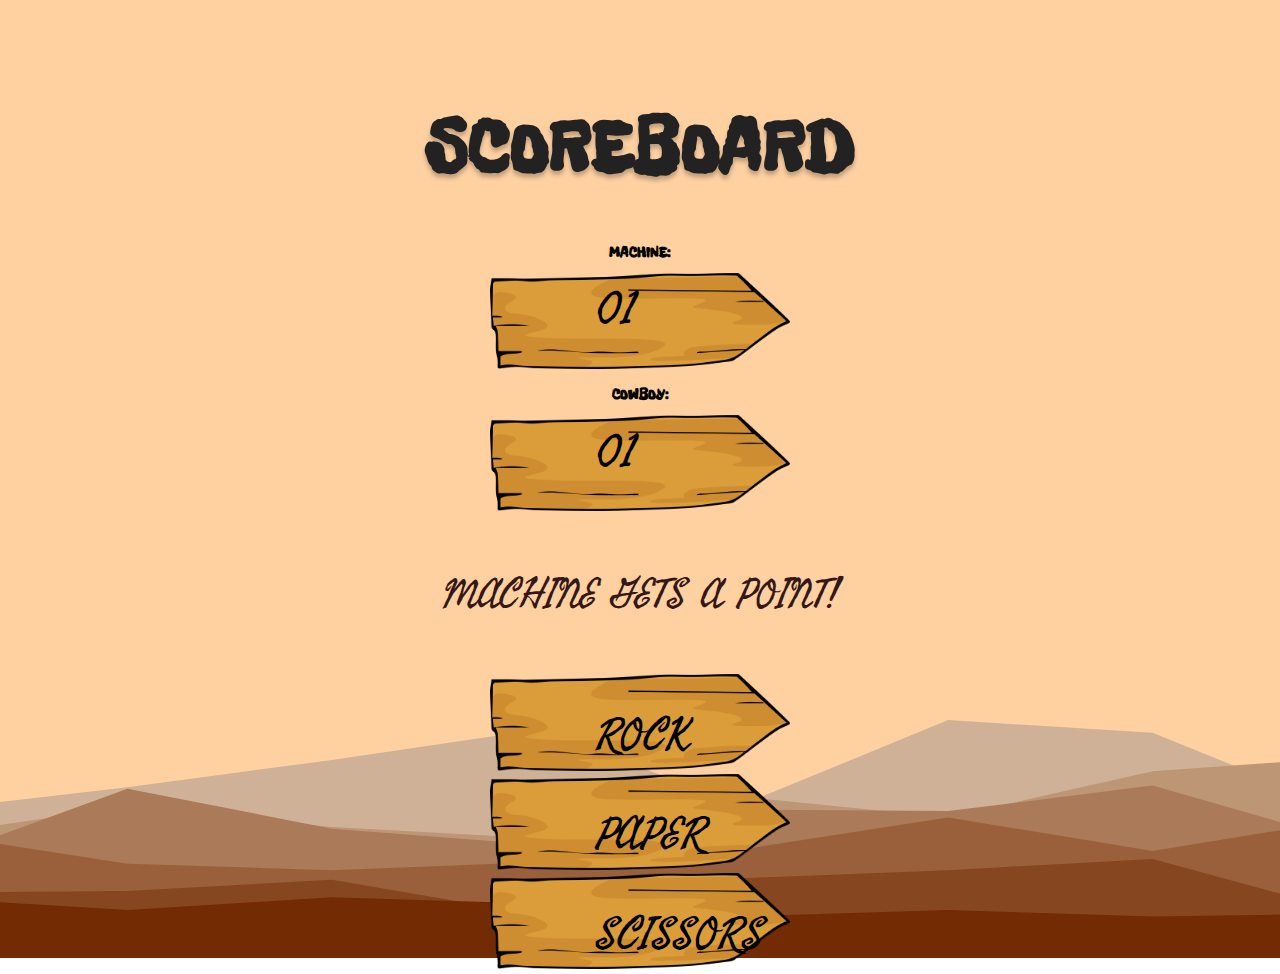
==== pages/game.html @ ddefab32 "Made the main game page "game.html" added CSS rules, fixed some issues. also changed some classes in" ====
<!DOCTYPE html>
<html lang="en">
  <head>
    <meta charset="UTF-8" />
    <meta http-equiv="X-UA-Compatible" content="IE=edge" />
    <meta name="viewport" content="width=device-width, initial-scale=1.0" />
    <title>Rock, Paper, Scissors</title>
    <link rel="stylesheet" href="styles/normalize.css" />
    <link rel="preconnect" href="https://fonts.googleapis.com" />
    <link rel="preconnect" href="https://fonts.gstatic.com" crossorigin />
    <link
      href="https://fonts.googleapis.com/css2?family=Freckle+Face&family=Freehand&display=swap"
      rel="stylesheet"
    />
    <link rel="stylesheet" href="/styles/style.css" />
    <!-- <script src="script.js" defer></script> -->
  </head>
  <body>
    <h1>SCOREBOARD</h1>
    <div class="scores">
      <div class="container">
        <h2>MACHINE:</h2>
        <a><img src="/images/button-wood.png" class="button" /></a>
        <a src class="button-text">01</a>
      </div>
      <div class="container">
        <h2>COWBOY:</h2>
        <a><img src="/images/button-wood.png" class="button" /></a>
        <a src class="button-text">01</a>
      </div>
    </div>
    <p class="point-announce">MACHINE GETS A POINT!</p>
    <div class="options">
      <div class="container">
        <a><img src="/images/button-wood.png" class="button" /></a>
        <a src class="options-button button-text">ROCK</a>
      </div>
      <div class="container">
        <a><img src="/images/button-wood.png" class="button" /></a>
        <a src class="options-button button-text">PAPER</a>
      </div>
      <div class="container">
        <a><img src="/images/button-wood.png" class="button" /></a>
        <a src class="options-button button-text">SCISSORS</a>
      </div>
    </div>
  </body>
</html>
---- styles/style.css ----
:root{
    --var-headings: #000000;
    --var-intro: #341717;
    --var-texts: #222;
}

html{
    font-size: 62.5%;
    font-family: 'Freckle Face', cursive;
}

body{
    background: url("/images/bg-img.svg");
    height:100vh;
    background-position: center;
    background-repeat: no-repeat;
    background-size: cover;
}

h1{
    color: var(--var-texts);
    text-align: center;
    text-shadow: 0 4px 4px rgba(0, 0, 0, 0.25);
    font-size: 7.5rem;
    text-transform: uppercase;
    padding-top: 5rem;
}

p{
    color: var(--var-intro);
    text-align:center;
    font-size: 4rem;
    font-family: 'Freehand', cursive;
    font-style: normal;
    line-height: 8rem;
    padding: 0 40rem;
}

a{
    text-decoration: none;
    color: var(--var-headings);
}

.container{
    position: relative;
    text-align: center;
}

.button{
    width: 30rem;
    height: auto;
}

.button-text{
    font-family: 'Freehand', cursive;
    position: absolute;
    top:20%;
    left:46.5%;
    font-size: 4.5rem;
}
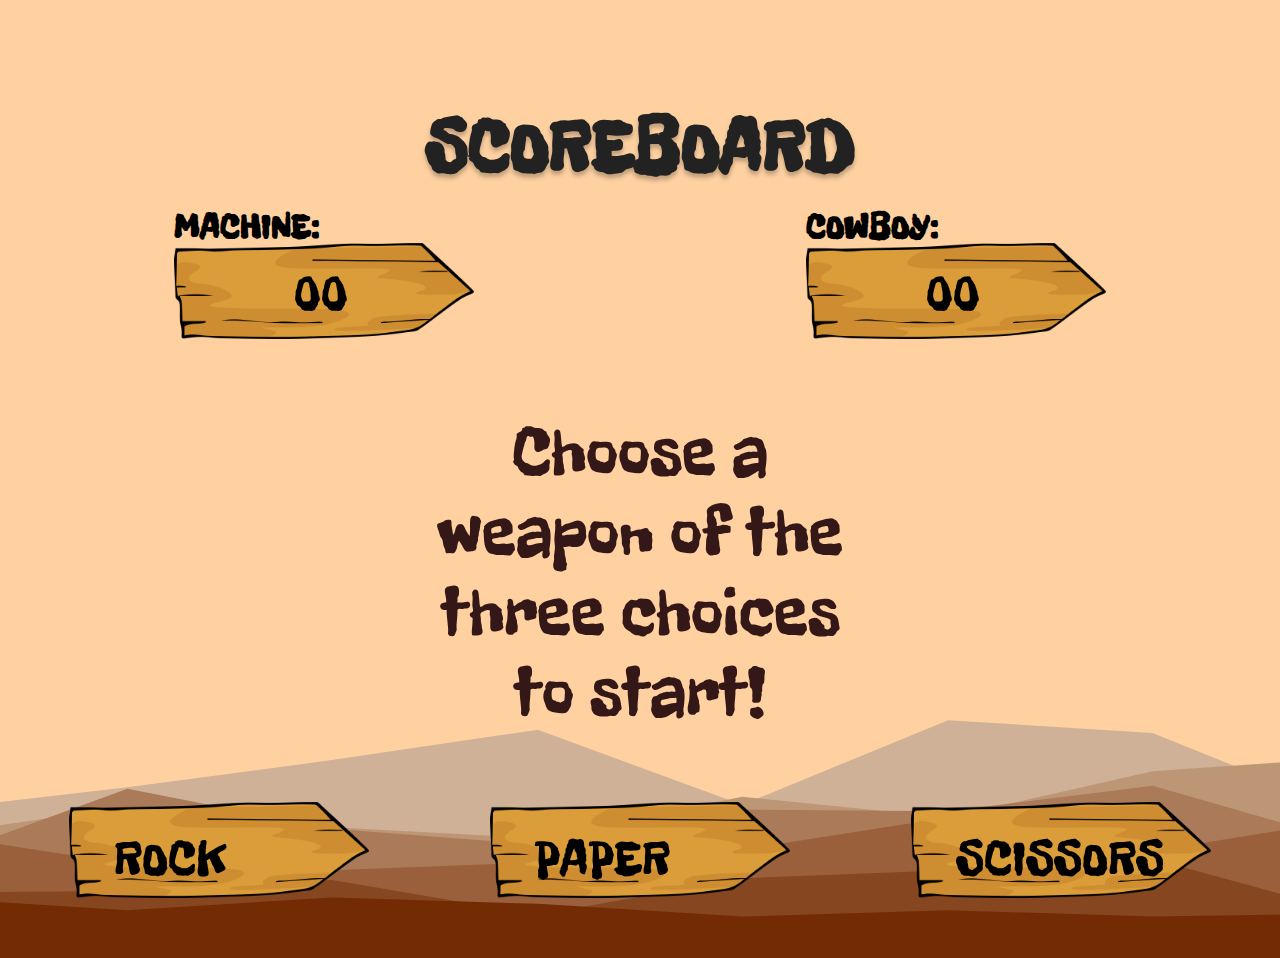
==== commit 641ee1b1: "- added UI to update score to the visual counter - added text to show the last round result - wrote " ====
--- a/pages/game.html
+++ b/pages/game.html
@@ -13,7 +13,7 @@
       rel="stylesheet"
     />
     <link rel="stylesheet" href="/styles/style.css" />
-    <!-- <script src="script.js" defer></script> -->
+    <script src="/script.js" defer></script>
   </head>
   <body>
     <h1>SCOREBOARD</h1>
@@ -21,26 +21,26 @@
       <div class="container">
         <h2>MACHINE:</h2>
         <a><img src="/images/button-wood.png" class="button" /></a>
-        <a src class="button-text">01</a>
+        <a src class="button-text" id="machineScoreBoard">01</a>
       </div>
       <div class="container">
         <h2>COWBOY:</h2>
         <a><img src="/images/button-wood.png" class="button" /></a>
-        <a src class="button-text">01</a>
+        <a src class="button-text" id="cowboyScoreBoard">01</a>
       </div>
     </div>
-    <p class="point-announce">MACHINE GETS A POINT!</p>
+    <p class="point-announce" id="pointsAnnouncement">MACHINE GETS A POINT!</p>
     <div class="options">
       <div class="container">
-        <a><img src="/images/button-wood.png" class="button" /></a>
+        <a><img src="/images/button-wood.png" class="button" id="rock" /></a>
         <a src class="options-button button-text">ROCK</a>
       </div>
       <div class="container">
-        <a><img src="/images/button-wood.png" class="button" /></a>
+        <a><img src="/images/button-wood.png" class="button" id="paper"/></a>
         <a src class="options-button button-text">PAPER</a>
       </div>
       <div class="container">
-        <a><img src="/images/button-wood.png" class="button" /></a>
+        <a><img src="/images/button-wood.png" class="button" id="scissors"/></a>
         <a src class="options-button button-text">SCISSORS</a>
       </div>
     </div>
--- a/styles/style.css
+++ b/styles/style.css
@@ -1,3 +1,5 @@
+/* for globals, root and general elements */
+
 :root{
     --var-headings: #000000;
     --var-intro: #341717;
@@ -26,6 +28,10 @@
     padding-top: 5rem;
 }
 
+h2{
+    font-size: 3.5rem;
+}
+
 p{
     color: var(--var-intro);
     text-align:center;
@@ -41,6 +47,12 @@
     color: var(--var-headings);
 }
 
+a:hover{
+    cursor:pointer;
+}
+
+/* index.html page */
+
 .container{
     position: relative;
     text-align: center;
@@ -51,10 +63,57 @@
     height: auto;
 }
 
-.button-text{
+.play-button-text{
     font-family: 'Freehand', cursive;
     position: absolute;
     top:20%;
     left:46.5%;
     font-size: 4.5rem;
+}
+
+/* for game.html page */
+
+.button-text{
+    position: absolute;
+    top:20%;
+    left:40%;
+    font-size: 5rem;
+}
+
+.scores{
+    display:flex;
+    justify-content: space-around;
+}
+
+.point-announce{
+    font-family: 'Freckle face', cursive;
+    font-size: 7rem;
+}
+
+.options{
+    display: flex;
+    justify-content: space-around;
+}
+.options-button{
+    position: absolute;
+    top:25%;
+    left:15%;
+    font-size: 5rem;
+    pointer-events: none;
+}
+
+.container > h2{
+    position: absolute;
+    bottom:65%;
+    left:0%;
+}
+
+.scoreboard{
+    position: relative;
+}
+
+.scoreboard > a{
+    position: absolute;
+    top:50%;
+    left:50;
 }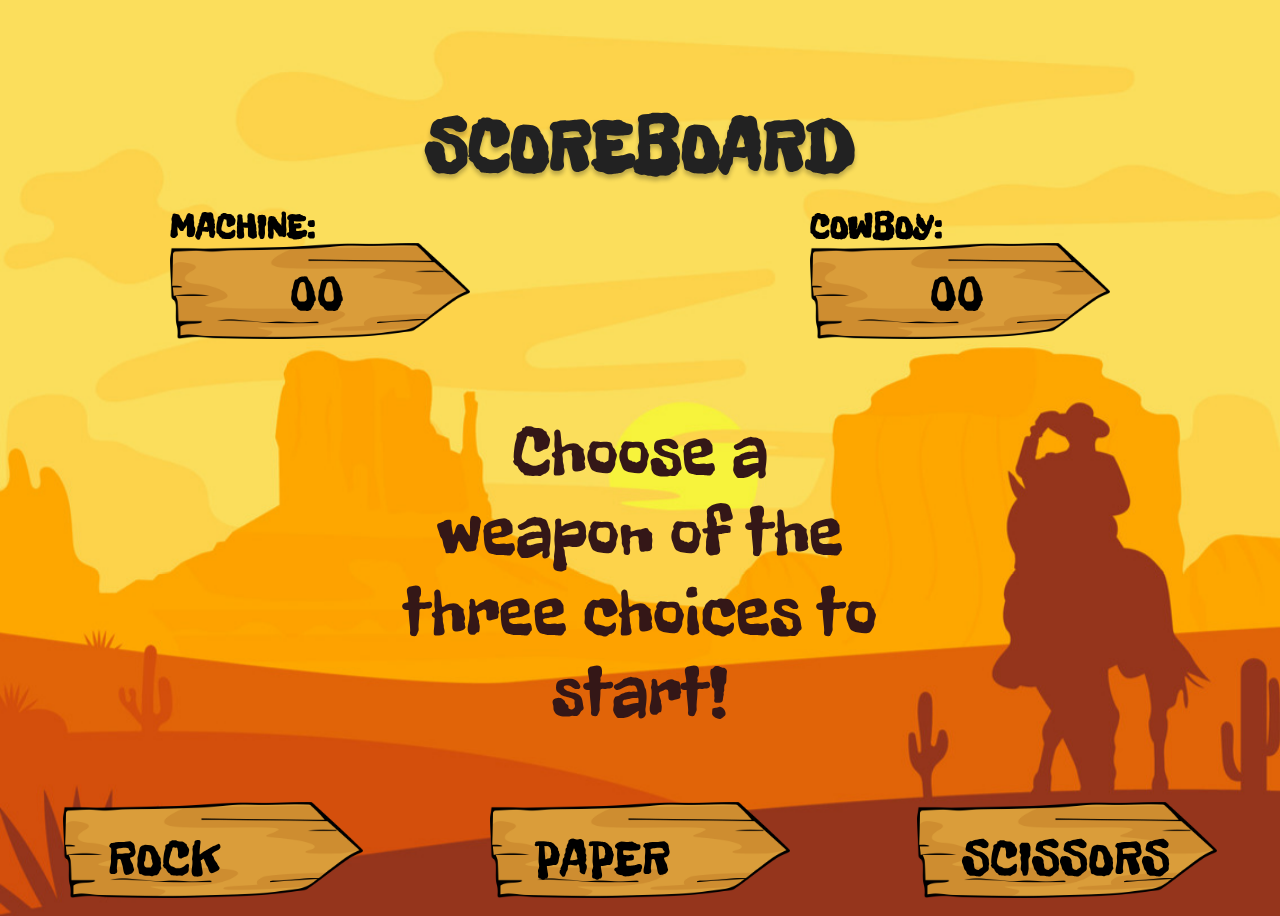
==== commit d7546b51: "set up the game page and js." ====
--- a/pages/game.html
+++ b/pages/game.html
@@ -16,32 +16,38 @@
     <script src="/script.js" defer></script>
   </head>
   <body>
-    <h1>SCOREBOARD</h1>
-    <div class="scores">
-      <div class="container">
-        <h2>MACHINE:</h2>
-        <a><img src="/images/button-wood.png" class="button" /></a>
-        <a src class="button-text" id="machineScoreBoard">01</a>
+    <div class="resultScreen" id="resultScreen">
+      <p id="resultText">erhjgvbjhwev</p>
+      <img src="/images/FreeVectorCowboy_Background_in_the_Desert_WW0422_generated.jpg" alt="" class="resultImage">
+    </div>
+    <div class="game">
+      <h1>SCOREBOARD</h1>
+      <div class="scores">
+        <div class="container">
+          <h2>MACHINE:</h2>
+          <a><img src="/images/button-wood.png" class="button" /></a>
+          <a src class="button-text" id="machineScoreBoard">01</a>
+        </div>
+        <div class="container">
+          <h2>COWBOY:</h2>
+          <a><img src="/images/button-wood.png" class="button" /></a>
+          <a src class="button-text" id="cowboyScoreBoard">01</a>
+        </div>
       </div>
-      <div class="container">
-        <h2>COWBOY:</h2>
-        <a><img src="/images/button-wood.png" class="button" /></a>
-        <a src class="button-text" id="cowboyScoreBoard">01</a>
-      </div>
-    </div>
-    <p class="point-announce" id="pointsAnnouncement">MACHINE GETS A POINT!</p>
-    <div class="options">
-      <div class="container">
-        <a><img src="/images/button-wood.png" class="button" id="rock" /></a>
-        <a src class="options-button button-text">ROCK</a>
-      </div>
-      <div class="container">
-        <a><img src="/images/button-wood.png" class="button" id="paper"/></a>
-        <a src class="options-button button-text">PAPER</a>
-      </div>
-      <div class="container">
-        <a><img src="/images/button-wood.png" class="button" id="scissors"/></a>
-        <a src class="options-button button-text">SCISSORS</a>
+      <p class="point-announce" id="pointsAnnouncement">MACHINE GETS A POINT!</p>
+      <div class="options">
+        <div class="container">
+          <a><img src="/images/button-wood.png" class="button" id="rock" /></a>
+          <a src class="options-button button-text">ROCK</a>
+        </div>
+        <div class="container">
+          <a><img src="/images/button-wood.png" class="button" id="paper"/></a>
+          <a src class="options-button button-text">PAPER</a>
+        </div>
+        <div class="container">
+          <a><img src="/images/button-wood.png" class="button" id="scissors"/></a>
+          <a src class="options-button button-text">SCISSORS</a>
+        </div>
       </div>
     </div>
   </body>
--- a/styles/style.css
+++ b/styles/style.css
@@ -116,4 +116,40 @@
     position: absolute;
     top:50%;
     left:50;
+}
+
+.resultScreen{
+    position: fixed;
+    top:0;
+    left:0;
+    width:auto;
+    height:100vh;
+    z-index: 10;
+    background-size: cover;
+}
+
+.resultImage{
+    height: auto;
+    width: 100vw;    
+}
+
+.game{
+    position: fixed;
+    top:0;
+    left:0;
+    width:100%;
+    height:100%;
+    z-index: 100;
+}
+
+#resultText{
+    visibility: hidden;
+    position: absolute;
+    top:20%;
+    left : 0;
+    padding : 2rem;
+}
+
+.resultScreen > div{
+    position: absolute;
 }